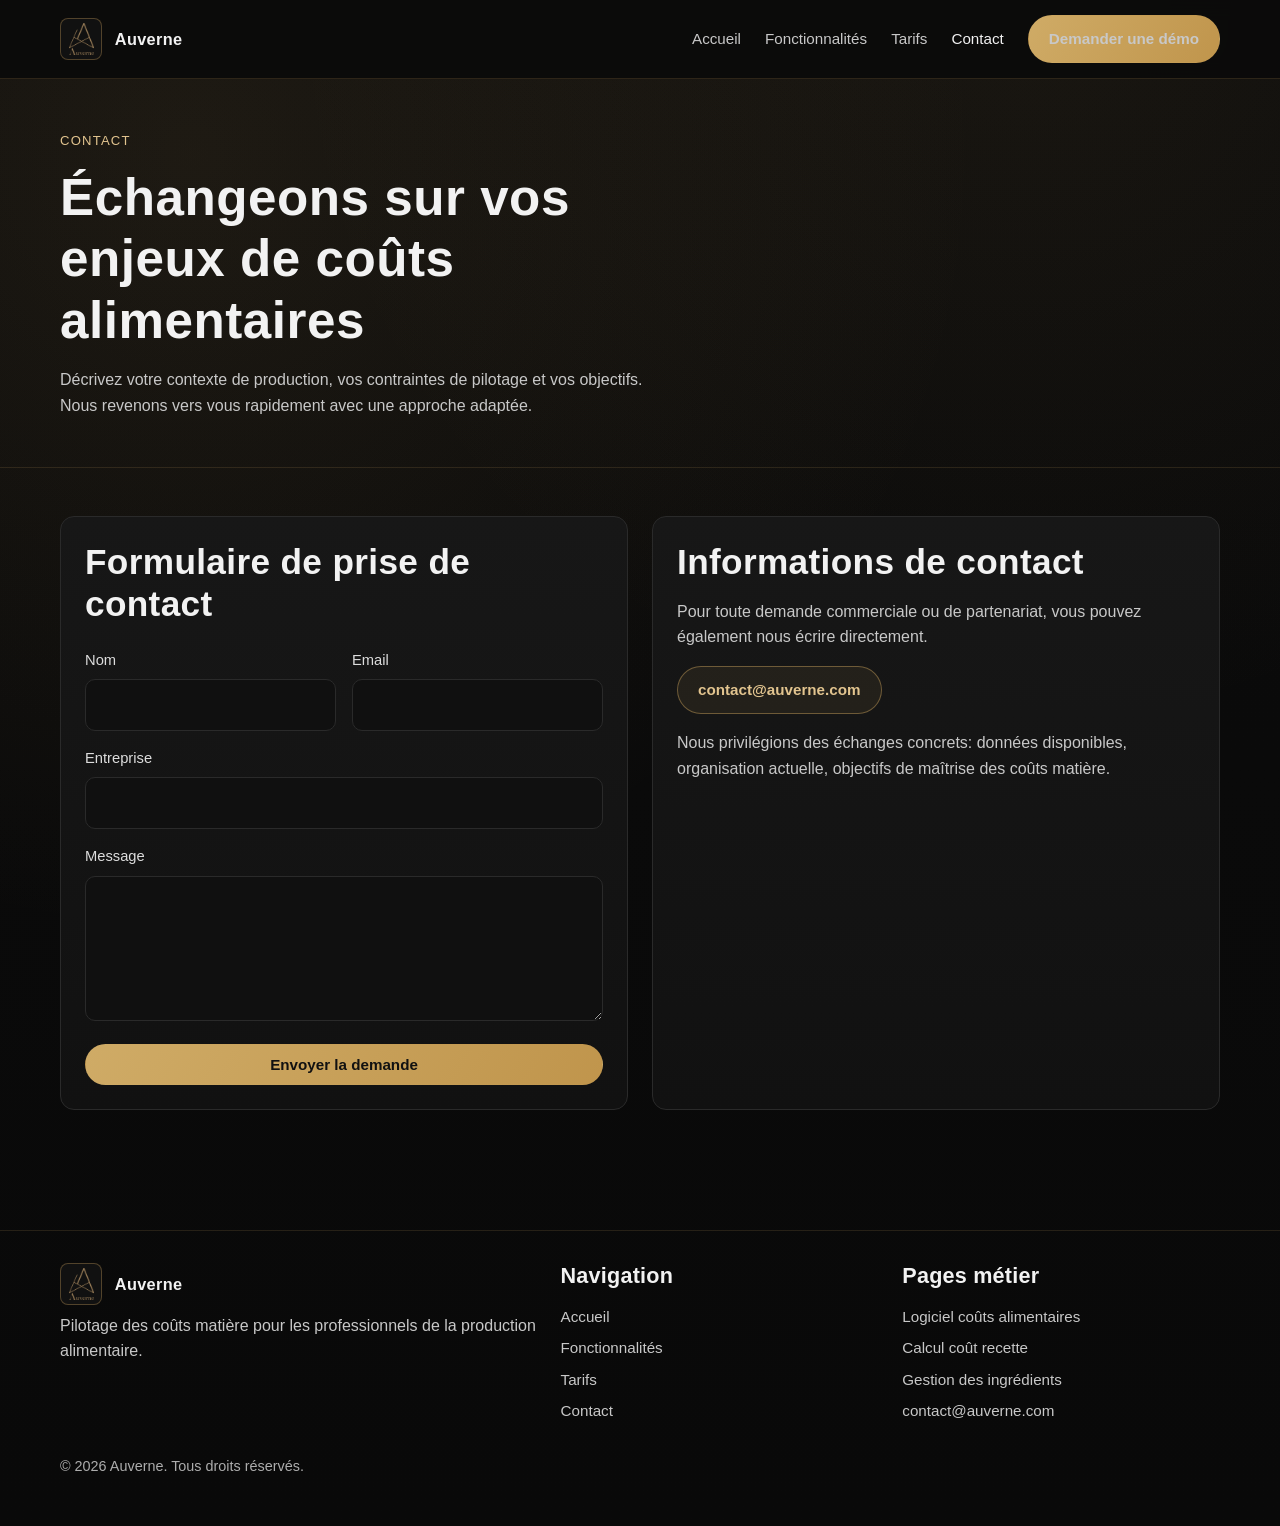
==== contact.html @ d5bfd9de "site complte v1" ====
<!DOCTYPE html>
<html lang="fr">
<head>
  <meta charset="UTF-8">
  <meta name="viewport" content="width=device-width, initial-scale=1.0">
  <title>Contact | Auverne</title>
  <meta name="description" content="Contactez Auverne pour discuter de votre pilotage des coûts alimentaires, demander une démo ou cadrer votre projet.">
  <meta name="robots" content="index, follow">
  <link rel="canonical" href="https://auverne.com/contact.html">
  <meta property="og:title" content="Contact Auverne">
  <meta property="og:description" content="Échangez avec Auverne pour structurer vos données ingrédients et fiabiliser vos coûts matière.">
  <meta property="og:type" content="website">
  <meta property="og:url" content="https://auverne.com/contact.html">
  <meta property="og:image" content="https://auverne.com/og-image.png">
  <link rel="icon" href="/favicon.ico" type="image/x-icon">
  <link rel="stylesheet" href="/assets/css/style.css">
</head>
<body>
  <header class="site-header">
    <div class="container nav-wrap">
      <a class="brand" href="/index.html" aria-label="Accueil Auverne">
        <img src="/logo-auverne.png" alt="Logo Auverne" class="brand-logo">
        <span class="brand-name">Auverne</span>
      </a>
      <button class="nav-toggle" type="button" aria-label="Ouvrir le menu" aria-expanded="false" aria-controls="site-nav" data-nav-toggle>☰</button>
      <nav id="site-nav" class="site-nav" aria-label="Navigation principale">
        <a href="/index.html">Accueil</a>
        <a href="/fonctionnalites.html">Fonctionnalités</a>
        <a href="/tarifs.html">Tarifs</a>
        <a class="active" href="/contact.html">Contact</a>
        <a class="btn btn-primary" href="/contact.html">Demander une démo</a>
      </nav>
    </div>
  </header>

  <main>
    <section class="page-hero">
      <div class="container">
        <span class="eyebrow">Contact</span>
        <h1>Échangeons sur vos enjeux de coûts alimentaires</h1>
        <p>Décrivez votre contexte de production, vos contraintes de pilotage et vos objectifs. Nous revenons vers vous rapidement avec une approche adaptée.</p>
      </div>
    </section>

    <section class="section-tight">
      <div class="container grid-2">
        <article class="card">
          <h2>Formulaire de prise de contact</h2>
          <!-- Formulaire HTML prêt pour intégration backend future (API, service email ou outil CRM). -->
          <form class="form" method="post" action="#">
            <div class="form-row">
              <div>
                <label for="nom">Nom</label>
                <input id="nom" name="nom" type="text" autocomplete="name" required>
              </div>
              <div>
                <label for="email">Email</label>
                <input id="email" name="email" type="email" autocomplete="email" required>
              </div>
            </div>
            <div>
              <label for="entreprise">Entreprise</label>
              <input id="entreprise" name="entreprise" type="text" autocomplete="organization">
            </div>
            <div>
              <label for="message">Message</label>
              <textarea id="message" name="message" required></textarea>
            </div>
            <button class="btn btn-primary" type="submit">Envoyer la demande</button>
          </form>
        </article>
        <article class="card">
          <h2>Informations de contact</h2>
          <p>Pour toute demande commerciale ou de partenariat, vous pouvez également nous écrire directement.</p>
          <p><a class="btn btn-secondary" href="mailto:contact@auverne.com">contact@auverne.com</a></p>
          <p>Nous privilégions des échanges concrets: données disponibles, organisation actuelle, objectifs de maîtrise des coûts matière.</p>
        </article>
      </div>
    </section>
  </main>

  <footer class="site-footer">
    <div class="container">
      <div class="footer-grid">
        <div>
          <a class="brand" href="/index.html"><img src="/logo-auverne.png" alt="Logo Auverne" class="brand-logo"><span class="brand-name">Auverne</span></a>
          <p>Pilotage des coûts matière pour les professionnels de la production alimentaire.</p>
        </div>
        <div class="footer-links">
          <h3>Navigation</h3>
          <a href="/index.html">Accueil</a>
          <a href="/fonctionnalites.html">Fonctionnalités</a>
          <a href="/tarifs.html">Tarifs</a>
          <a href="/contact.html">Contact</a>
        </div>
        <div class="footer-links">
          <h3>Pages métier</h3>
          <a href="/logiciel-couts-alimentaires.html">Logiciel coûts alimentaires</a>
          <a href="/calcul-cout-recette.html">Calcul coût recette</a>
          <a href="/gestion-ingredients.html">Gestion des ingrédients</a>
          <a href="mailto:contact@auverne.com">contact@auverne.com</a>
        </div>
      </div>
      <p class="copyright">© <span data-current-year></span> Auverne. Tous droits réservés.</p>
    </div>
  </footer>

  <script src="/assets/js/main.js"></script>
</body>
</html>
---- assets/css/style.css ----
:root {
  --bg: #0b0b0b;
  --bg-soft: #141414;
  --surface: #1b1b1b;
  --surface-border: #2a2a2a;
  --text: #f2f2f2;
  --text-muted: #c8c8c8;
  --gold: #caa25c;
  --gold-soft: #e2c48f;
  --danger: #ff7a7a;
  --max-width: 1160px;
  --radius: 14px;
  --radius-sm: 10px;
  --shadow: 0 12px 28px rgba(0, 0, 0, 0.35);
  --space-1: 0.5rem;
  --space-2: 0.75rem;
  --space-3: 1rem;
  --space-4: 1.5rem;
  --space-5: 2rem;
  --space-6: 3rem;
  --space-7: 4.5rem;
}

* {
  box-sizing: border-box;
}

html {
  scroll-behavior: smooth;
}

body {
  margin: 0;
  font-family: "Segoe UI", "Helvetica Neue", Helvetica, sans-serif;
  color: var(--text);
  background:
    radial-gradient(circle at 15% 10%, rgba(202, 162, 92, 0.1), transparent 45%),
    radial-gradient(circle at 80% 0%, rgba(202, 162, 92, 0.08), transparent 40%),
    linear-gradient(180deg, #0b0b0b 0%, #090909 100%);
  line-height: 1.6;
}

a {
  color: inherit;
  text-decoration: none;
}

img {
  max-width: 100%;
  height: auto;
  display: block;
}

.container {
  width: min(var(--max-width), calc(100% - 2rem));
  margin-inline: auto;
}

.section {
  padding: var(--space-7) 0;
}

.section-tight {
  padding: var(--space-6) 0;
}

.eyebrow {
  display: inline-block;
  margin-bottom: var(--space-3);
  color: var(--gold-soft);
  font-size: 0.82rem;
  letter-spacing: 0.09em;
  text-transform: uppercase;
}

h1,
h2,
h3 {
  line-height: 1.2;
  margin-top: 0;
  margin-bottom: var(--space-3);
  letter-spacing: 0.01em;
}

h1 {
  font-size: clamp(1.95rem, 4vw, 3.3rem);
  max-width: 18ch;
}

h2 {
  font-size: clamp(1.5rem, 2.8vw, 2.2rem);
}

h3 {
  font-size: clamp(1.1rem, 2vw, 1.35rem);
}

p {
  margin-top: 0;
  margin-bottom: var(--space-3);
  color: var(--text-muted);
}

ul {
  margin: 0;
  padding-left: 1.1rem;
}

li {
  margin-bottom: 0.45rem;
  color: var(--text-muted);
}

.site-header {
  position: sticky;
  top: 0;
  z-index: 20;
  backdrop-filter: blur(10px);
  background: rgba(10, 10, 10, 0.9);
  border-bottom: 1px solid rgba(202, 162, 92, 0.18);
}

.nav-wrap {
  min-height: 78px;
  display: flex;
  align-items: center;
  justify-content: space-between;
  gap: var(--space-4);
}

.brand {
  display: inline-flex;
  align-items: center;
  gap: 0.8rem;
  font-weight: 600;
  letter-spacing: 0.02em;
}

.brand-logo {
  width: 42px;
  height: 42px;
  object-fit: contain;
  border-radius: 8px;
  border: 1px solid rgba(202, 162, 92, 0.35);
  background: #111;
  padding: 4px;
}

.brand-name {
  font-size: 1.02rem;
}

.nav-toggle {
  display: none;
  border: 1px solid var(--surface-border);
  background: var(--bg-soft);
  color: var(--text);
  width: 44px;
  height: 44px;
  border-radius: 10px;
  font-size: 1.35rem;
}

.site-nav {
  display: flex;
  align-items: center;
  gap: var(--space-4);
}

.site-nav a {
  color: var(--text-muted);
  font-size: 0.95rem;
}

.site-nav a:hover,
.site-nav a:focus-visible,
.site-nav a.active {
  color: var(--text);
}

.btn {
  display: inline-flex;
  align-items: center;
  justify-content: center;
  gap: 0.5rem;
  border-radius: 999px;
  padding: 0.68rem 1.25rem;
  border: 1px solid transparent;
  font-weight: 600;
  font-size: 0.95rem;
  transition: transform 0.2s ease, background-color 0.2s ease, color 0.2s ease;
}

.btn:hover,
.btn:focus-visible {
  transform: translateY(-1px);
}

.btn-primary {
  background: linear-gradient(120deg, #cfab66 0%, #c0954c 100%);
  color: #111;
}

.btn-secondary {
  border-color: rgba(202, 162, 92, 0.45);
  color: var(--gold-soft);
  background: rgba(202, 162, 92, 0.08);
}

.btn-ghost {
  border-color: var(--surface-border);
  color: var(--text);
  background: var(--bg-soft);
}

.hero {
  padding: var(--space-7) 0 var(--space-6);
}

.hero-grid {
  display: grid;
  gap: var(--space-5);
  grid-template-columns: 1.1fr 0.9fr;
  align-items: center;
}

.hero-actions {
  display: flex;
  flex-wrap: wrap;
  gap: var(--space-3);
  margin-top: var(--space-4);
}

.hero-note {
  font-size: 0.9rem;
  color: #b9b9b9;
  margin-top: var(--space-3);
}

.dashboard {
  background: linear-gradient(180deg, #171717 0%, #101010 100%);
  border: 1px solid rgba(202, 162, 92, 0.25);
  border-radius: var(--radius);
  box-shadow: var(--shadow);
  padding: var(--space-4);
}

.dashboard-head {
  display: flex;
  align-items: center;
  justify-content: space-between;
  margin-bottom: var(--space-3);
  font-size: 0.88rem;
  color: #dbd0bb;
}

.pill {
  font-size: 0.75rem;
  padding: 0.23rem 0.55rem;
  border-radius: 999px;
  border: 1px solid rgba(202, 162, 92, 0.45);
  background: rgba(202, 162, 92, 0.08);
}

.kpi-grid {
  display: grid;
  grid-template-columns: repeat(2, minmax(0, 1fr));
  gap: var(--space-3);
}

.kpi {
  background: #111;
  border: 1px solid var(--surface-border);
  border-radius: var(--radius-sm);
  padding: var(--space-3);
}

.kpi-label {
  color: #bdbdbd;
  font-size: 0.84rem;
}

.kpi-value {
  margin-top: 0.35rem;
  font-size: 1.3rem;
  font-weight: 700;
}

.kpi-up {
  color: var(--danger);
}

.kpi-down {
  color: #b7d6a9;
}

.chart {
  margin-top: var(--space-3);
  background: #101010;
  border: 1px solid var(--surface-border);
  border-radius: var(--radius-sm);
  padding: var(--space-3);
}

.chart-bars {
  display: flex;
  align-items: flex-end;
  gap: 0.55rem;
  min-height: 116px;
}

.chart-bar {
  flex: 1;
  border-radius: 8px 8px 2px 2px;
  background: linear-gradient(180deg, #d8b77e 0%, #8f6f3e 100%);
}

.bar-1 { height: 40%; }
.bar-2 { height: 56%; }
.bar-3 { height: 63%; }
.bar-4 { height: 52%; }
.bar-5 { height: 72%; }
.bar-6 { height: 78%; }

.grid-2,
.grid-3,
.grid-4 {
  display: grid;
  gap: var(--space-4);
}

.grid-2 {
  grid-template-columns: repeat(2, minmax(0, 1fr));
}

.grid-3 {
  grid-template-columns: repeat(3, minmax(0, 1fr));
}

.grid-4 {
  grid-template-columns: repeat(4, minmax(0, 1fr));
}

.card {
  background: linear-gradient(180deg, #171717 0%, #111 100%);
  border: 1px solid var(--surface-border);
  border-radius: var(--radius);
  padding: var(--space-4);
}

.card h3 {
  margin-bottom: 0.65rem;
}

.card p:last-child,
.card ul:last-child {
  margin-bottom: 0;
}

.process-step {
  padding: var(--space-4);
  border-radius: var(--radius);
  border: 1px solid rgba(202, 162, 92, 0.3);
  background: rgba(202, 162, 92, 0.05);
}

.step-number {
  display: inline-flex;
  width: 1.9rem;
  height: 1.9rem;
  border-radius: 50%;
  align-items: center;
  justify-content: center;
  font-weight: 700;
  background: rgba(202, 162, 92, 0.2);
  color: var(--gold-soft);
  margin-bottom: 0.7rem;
}

.cta-block {
  background: linear-gradient(130deg, #1a1a1a 0%, #131313 55%, #231a0e 100%);
  border: 1px solid rgba(202, 162, 92, 0.34);
  border-radius: var(--radius);
  padding: clamp(1.5rem, 3vw, 2.5rem);
}

.page-hero {
  padding: var(--space-6) 0 var(--space-5);
  border-bottom: 1px solid rgba(202, 162, 92, 0.15);
}

.page-hero p {
  max-width: 70ch;
}

.form {
  display: grid;
  gap: var(--space-3);
  margin-top: var(--space-4);
}

.form-row {
  display: grid;
  gap: var(--space-3);
  grid-template-columns: repeat(2, minmax(0, 1fr));
}

label {
  display: block;
  margin-bottom: 0.42rem;
  color: #ddd;
  font-size: 0.92rem;
}

input,
textarea {
  width: 100%;
  border: 1px solid var(--surface-border);
  border-radius: 10px;
  background: #101010;
  color: var(--text);
  padding: 0.76rem 0.85rem;
  font: inherit;
}

input:focus-visible,
textarea:focus-visible {
  outline: 2px solid rgba(202, 162, 92, 0.5);
  outline-offset: 1px;
}

textarea {
  min-height: 145px;
  resize: vertical;
}

.site-footer {
  border-top: 1px solid rgba(202, 162, 92, 0.15);
  margin-top: var(--space-7);
  padding: var(--space-5) 0;
}

.footer-grid {
  display: grid;
  gap: var(--space-4);
  grid-template-columns: 1.2fr 0.8fr 0.8fr;
}

.footer-links a {
  display: block;
  color: var(--text-muted);
  margin-bottom: 0.45rem;
  font-size: 0.95rem;
}

.footer-links a:hover,
.footer-links a:focus-visible {
  color: var(--text);
}

.copyright {
  margin-top: var(--space-4);
  color: #adadad;
  font-size: 0.9rem;
}

@media (max-width: 980px) {
  .hero-grid,
  .grid-3,
  .grid-4,
  .footer-grid {
    grid-template-columns: 1fr 1fr;
  }

  .grid-2 {
    grid-template-columns: 1fr;
  }
}

@media (max-width: 760px) {
  .nav-toggle {
    display: inline-flex;
    align-items: center;
    justify-content: center;
  }

  .site-nav {
    position: absolute;
    inset: 78px 0 auto 0;
    display: none;
    flex-direction: column;
    align-items: stretch;
    gap: 0;
    background: #0d0d0d;
    border-bottom: 1px solid rgba(202, 162, 92, 0.22);
  }

  .site-nav.open {
    display: flex;
  }

  .site-nav a,
  .site-nav .btn {
    padding: 0.95rem 1rem;
    border-radius: 0;
    border-bottom: 1px solid #202020;
  }

  .hero,
  .section,
  .section-tight,
  .site-footer {
    padding: var(--space-5) 0;
  }

  .hero-grid,
  .grid-3,
  .grid-4,
  .footer-grid,
  .form-row {
    grid-template-columns: 1fr;
  }

  .kpi-grid {
    grid-template-columns: 1fr;
  }
}
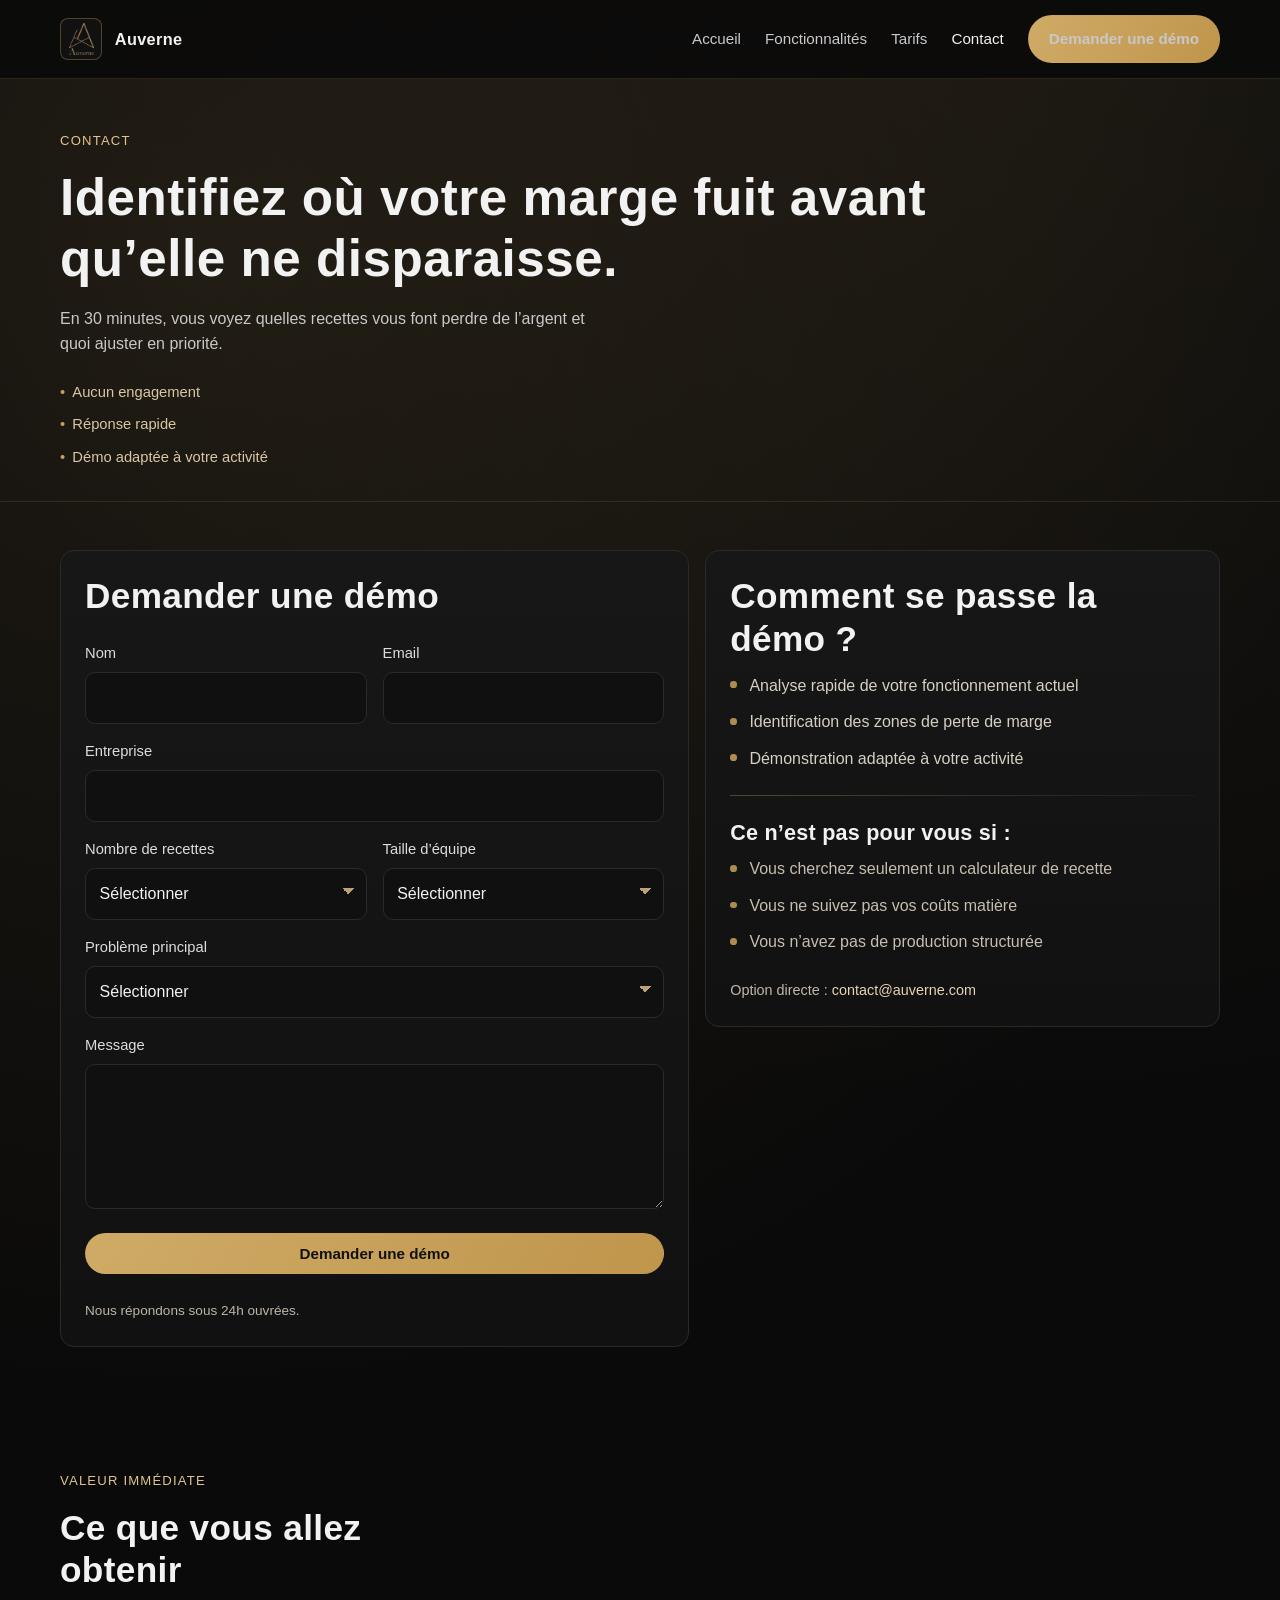
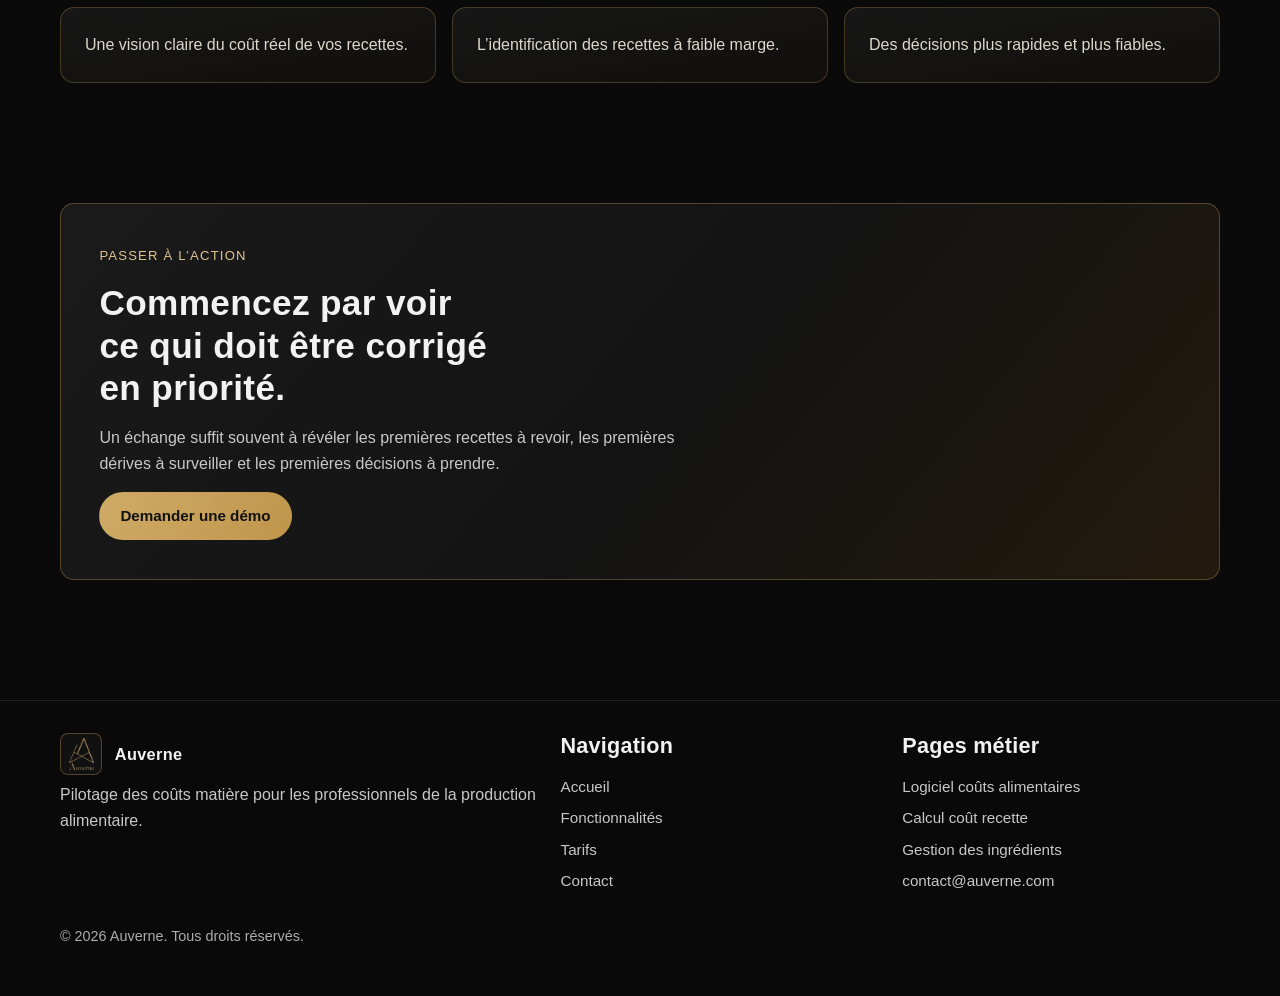
==== commit 8844d5d5: "contact page" ====
--- a/contact.html
+++ b/contact.html
@@ -11,7 +11,7 @@
   <meta property="og:description" content="Échangez avec Auverne pour structurer vos données ingrédients et fiabiliser vos coûts matière.">
   <meta property="og:type" content="website">
   <meta property="og:url" content="https://auverne.com/contact.html">
-  <meta property="og:image" content="https://auverne.com/og-image.png">
+  <meta property="og:image" content="https://auverne.com/assets/img/og-image.png">
   <link rel="icon" href="/favicon.ico" type="image/x-icon">
   <link rel="stylesheet" href="/assets/css/style.css">
 </head>
@@ -19,7 +19,7 @@
   <header class="site-header">
     <div class="container nav-wrap">
       <a class="brand" href="/index.html" aria-label="Accueil Auverne">
-        <img src="/logo-auverne.png" alt="Logo Auverne" class="brand-logo">
+        <img src="/assets/img/logo-auverne.png" alt="Logo Auverne" class="brand-logo">
         <span class="brand-name">Auverne</span>
       </a>
       <button class="nav-toggle" type="button" aria-label="Ouvrir le menu" aria-expanded="false" aria-controls="site-nav" data-nav-toggle>☰</button>
@@ -34,19 +34,23 @@
   </header>
 
   <main>
-    <section class="page-hero">
+    <section class="page-hero contact-hero">
       <div class="container">
         <span class="eyebrow">Contact</span>
-        <h1>Échangeons sur vos enjeux de coûts alimentaires</h1>
-        <p>Décrivez votre contexte de production, vos contraintes de pilotage et vos objectifs. Nous revenons vers vous rapidement avec une approche adaptée.</p>
+        <h1>Identifiez où votre marge fuit avant qu’elle ne disparaisse.</h1>
+        <p>En 30 minutes, vous voyez quelles recettes vous font perdre de l’argent et quoi ajuster en priorité.</p>
+        <ul class="contact-meta">
+          <li>Aucun engagement</li>
+          <li>Réponse rapide</li>
+          <li>Démo adaptée à votre activité</li>
+        </ul>
       </div>
     </section>
 
-    <section class="section-tight">
-      <div class="container grid-2">
-        <article class="card">
-          <h2>Formulaire de prise de contact</h2>
-          <!-- Formulaire HTML prêt pour intégration backend future (API, service email ou outil CRM). -->
+    <section class="section-tight contact-qualify">
+      <div class="container contact-qualify-grid">
+        <article class="card contact-form-card">
+          <h2>Demander une démo</h2>
           <form class="form" method="post" action="#">
             <div class="form-row">
               <div>
@@ -60,20 +64,93 @@
             </div>
             <div>
               <label for="entreprise">Entreprise</label>
-              <input id="entreprise" name="entreprise" type="text" autocomplete="organization">
+              <input id="entreprise" name="entreprise" type="text" autocomplete="organization" required>
+            </div>
+            <div class="form-row">
+              <div>
+                <label for="recettes">Nombre de recettes</label>
+                <select id="recettes" name="recettes" required>
+                  <option value="">Sélectionner</option>
+                  <option>Moins de 50</option>
+                  <option>50 à 200</option>
+                  <option>200+</option>
+                </select>
+              </div>
+              <div>
+                <label for="equipe">Taille d’équipe</label>
+                <select id="equipe" name="equipe" required>
+                  <option value="">Sélectionner</option>
+                  <option>1 à 5</option>
+                  <option>5 à 20</option>
+                  <option>20+</option>
+                </select>
+              </div>
+            </div>
+            <div>
+              <label for="probleme">Problème principal</label>
+              <select id="probleme" name="probleme" required>
+                <option value="">Sélectionner</option>
+                <option>Je ne connais pas mes coûts réels</option>
+                <option>Mes marges sont instables</option>
+                <option>J’utilise Excel mais ce n’est pas fiable</option>
+                <option>Je veux structurer mon pilotage</option>
+              </select>
             </div>
             <div>
               <label for="message">Message</label>
               <textarea id="message" name="message" required></textarea>
             </div>
-            <button class="btn btn-primary" type="submit">Envoyer la demande</button>
+            <button class="btn btn-primary" type="submit">Demander une démo</button>
+            <p class="contact-form-note">Nous répondons sous 24h ouvrées.</p>
           </form>
         </article>
-        <article class="card">
-          <h2>Informations de contact</h2>
-          <p>Pour toute demande commerciale ou de partenariat, vous pouvez également nous écrire directement.</p>
-          <p><a class="btn btn-secondary" href="mailto:contact@auverne.com">contact@auverne.com</a></p>
-          <p>Nous privilégions des échanges concrets: données disponibles, organisation actuelle, objectifs de maîtrise des coûts matière.</p>
+
+        <article class="card contact-reassure-card">
+          <h2>Comment se passe la démo ?</h2>
+          <ul class="contact-list">
+            <li>Analyse rapide de votre fonctionnement actuel</li>
+            <li>Identification des zones de perte de marge</li>
+            <li>Démonstration adaptée à votre activité</li>
+          </ul>
+
+          <div class="contact-divider"></div>
+
+          <h3>Ce n’est pas pour vous si :</h3>
+          <ul class="contact-list contact-list-muted">
+            <li>Vous cherchez seulement un calculateur de recette</li>
+            <li>Vous ne suivez pas vos coûts matière</li>
+            <li>Vous n’avez pas de production structurée</li>
+          </ul>
+          <p class="contact-email-note">Option directe : <a href="mailto:contact@auverne.com">contact@auverne.com</a></p>
+        </article>
+      </div>
+    </section>
+
+    <section class="section contact-outcomes">
+      <div class="container">
+        <span class="eyebrow">Valeur immédiate</span>
+        <h2>Ce que vous allez obtenir</h2>
+        <div class="contact-outcomes-grid">
+          <article class="card contact-outcome-card">
+            <p>Une vision claire du coût réel de vos recettes.</p>
+          </article>
+          <article class="card contact-outcome-card">
+            <p>L’identification des recettes à faible marge.</p>
+          </article>
+          <article class="card contact-outcome-card">
+            <p>Des décisions plus rapides et plus fiables.</p>
+          </article>
+        </div>
+      </div>
+    </section>
+
+    <section class="section-tight contact-final">
+      <div class="container">
+        <article class="cta-block contact-final-cta">
+          <span class="eyebrow">Passer à l’action</span>
+          <h2>Commencez par voir ce qui doit être corrigé en priorité.</h2>
+          <p>Un échange suffit souvent à révéler les premières recettes à revoir, les premières dérives à surveiller et les premières décisions à prendre.</p>
+          <a class="btn btn-primary" href="/contact.html">Demander une démo</a>
         </article>
       </div>
     </section>
@@ -83,7 +160,7 @@
     <div class="container">
       <div class="footer-grid">
         <div>
-          <a class="brand" href="/index.html"><img src="/logo-auverne.png" alt="Logo Auverne" class="brand-logo"><span class="brand-name">Auverne</span></a>
+          <a class="brand" href="/index.html"><img src="/assets/img/logo-auverne.png" alt="Logo Auverne" class="brand-logo"><span class="brand-name">Auverne</span></a>
           <p>Pilotage des coûts matière pour les professionnels de la production alimentaire.</p>
         </div>
         <div class="footer-links">
@@ -95,9 +172,9 @@
         </div>
         <div class="footer-links">
           <h3>Pages métier</h3>
-          <a href="/logiciel-couts-alimentaires.html">Logiciel coûts alimentaires</a>
-          <a href="/calcul-cout-recette.html">Calcul coût recette</a>
-          <a href="/gestion-ingredients.html">Gestion des ingrédients</a>
+          <a href="/pages/logiciel-couts-alimentaires.html">Logiciel coûts alimentaires</a>
+          <a href="/pages/calcul-cout-recette.html">Calcul coût recette</a>
+          <a href="/pages/gestion-ingredients.html">Gestion des ingrédients</a>
           <a href="mailto:contact@auverne.com">contact@auverne.com</a>
         </div>
       </div>
--- a/assets/css/style.css
+++ b/assets/css/style.css
@@ -384,6 +384,476 @@
   padding: clamp(1.5rem, 3vw, 2.5rem);
 }
 
+.landing-section h2 {
+  max-width: 24ch;
+}
+
+.landing-hero {
+  padding-top: clamp(3.1rem, 8vw, 6.2rem);
+}
+
+.landing-hero-grid {
+  display: grid;
+  gap: var(--space-5);
+}
+
+.landing-copy h1 {
+  max-width: 16ch;
+  margin-bottom: 0.8rem;
+}
+
+.landing-copy p {
+  max-width: 52ch;
+}
+
+.landing-lead {
+  margin-bottom: var(--space-4);
+  max-width: 70ch;
+  color: #d8d0c3;
+}
+
+.landing-panel {
+  background: linear-gradient(165deg, #1b1b1b 0%, #141414 55%, #221c14 100%);
+  border: 1px solid rgba(202, 162, 92, 0.36);
+  border-radius: var(--radius);
+  padding: var(--space-4);
+  box-shadow: var(--shadow);
+}
+
+.landing-panel-label {
+  font-size: 0.82rem;
+  text-transform: uppercase;
+  letter-spacing: 0.08em;
+  color: #ddcba8;
+  margin-bottom: 0.9rem;
+}
+
+.landing-signal-list {
+  display: grid;
+  gap: 0.8rem;
+}
+
+.landing-signal-item {
+  background: rgba(0, 0, 0, 0.28);
+  border: 1px solid rgba(202, 162, 92, 0.2);
+  border-radius: var(--radius-sm);
+  padding: 0.8rem 0.9rem;
+}
+
+.landing-signal-title {
+  margin: 0;
+  color: #f0e6d4;
+  font-size: 0.98rem;
+  font-weight: 600;
+}
+
+.landing-signal-text {
+  margin: 0.25rem 0 0;
+  color: #c7c1b6;
+  font-size: 0.9rem;
+}
+
+.landing-panel-foot {
+  font-size: 0.9rem;
+  margin-top: 0.95rem;
+  margin-bottom: 0;
+  color: #dfd7c8;
+}
+
+.landing-problem-grid,
+.landing-compare,
+.landing-results-grid,
+.landing-steps {
+  display: grid;
+  gap: var(--space-3);
+}
+
+.landing-problem-card,
+.landing-compare-card,
+.landing-result-card,
+.landing-audience-card {
+  padding: var(--space-4);
+}
+
+.landing-problem-state h3 {
+  margin-bottom: 0.8rem;
+}
+
+.landing-list {
+  list-style: none;
+  padding: 0;
+  margin: 0;
+  display: grid;
+  gap: 0.7rem;
+}
+
+.landing-list li {
+  margin: 0;
+  color: #d0d0d0;
+  position: relative;
+  padding-left: 1.2rem;
+}
+
+.landing-list li::before {
+  content: "";
+  position: absolute;
+  left: 0;
+  top: 0.55em;
+  width: 0.42rem;
+  height: 0.42rem;
+  border-radius: 50%;
+  background: rgba(202, 162, 92, 0.85);
+}
+
+.landing-step {
+  border-color: rgba(202, 162, 92, 0.28);
+  background: linear-gradient(180deg, rgba(202, 162, 92, 0.1), rgba(15, 15, 15, 0.7));
+}
+
+.landing-step .step-number {
+  width: 2.1rem;
+  height: 2.1rem;
+  background: linear-gradient(160deg, rgba(202, 162, 92, 0.34), rgba(202, 162, 92, 0.14));
+  border: 1px solid rgba(202, 162, 92, 0.44);
+  box-shadow: inset 0 0 0 1px rgba(0, 0, 0, 0.22);
+}
+
+.landing-compare-card h3 {
+  margin-bottom: 0.9rem;
+}
+
+.landing-compare-highlight {
+  border-color: rgba(202, 162, 92, 0.46);
+  box-shadow: 0 10px 24px rgba(0, 0, 0, 0.33);
+}
+
+.landing-mid-cta {
+  margin-top: var(--space-4);
+}
+
+.landing-contrast-line {
+  margin-top: var(--space-4);
+  margin-bottom: 0;
+  color: #ddd3c0;
+  font-weight: 500;
+  max-width: 70ch;
+}
+
+.landing-result-card p,
+.landing-audience-card p {
+  color: #dfdfdf;
+}
+
+.landing-result-card {
+  border-color: rgba(202, 162, 92, 0.26);
+  background: linear-gradient(180deg, #161616 0%, #101010 100%);
+}
+
+.landing-result-card h3 {
+  margin-bottom: 0.65rem;
+  font-size: clamp(1.05rem, 1.7vw, 1.23rem);
+}
+
+.landing-result-card p {
+  margin: 0;
+  color: #cec6b8;
+}
+
+.landing-result-strong {
+  border-color: rgba(202, 162, 92, 0.44);
+  background: linear-gradient(160deg, #1a1a1a 0%, #18140e 100%);
+}
+
+.landing-audience-list {
+  margin-top: var(--space-4);
+}
+
+.landing-final-cta {
+  padding: clamp(1.7rem, 4vw, 2.8rem);
+}
+
+.landing-final-cta h2 {
+  max-width: 20ch;
+}
+
+.landing-final-cta p {
+  max-width: 58ch;
+}
+
+.landing-problem .container,
+.landing-results .container {
+  position: relative;
+}
+
+.landing-problem .container::before,
+.landing-results .container::before {
+  content: "";
+  position: absolute;
+  inset: -1rem -0.6rem;
+  border-radius: calc(var(--radius) + 6px);
+  background: linear-gradient(180deg, rgba(202, 162, 92, 0.05), rgba(202, 162, 92, 0.01));
+  border: 1px solid rgba(202, 162, 92, 0.13);
+  z-index: -1;
+}
+
+.pricing-hero {
+  padding: clamp(2.4rem, 4vw, 3.2rem) 0 clamp(2rem, 4vw, 2.8rem);
+}
+
+.pricing-hero .container {
+  width: min(1180px, calc(100% - 2rem));
+  margin-inline: auto;
+}
+
+.page-hero.pricing-hero h1,
+.pricing-hero h1 {
+  max-width: 24ch;
+  margin-bottom: 0.85rem;
+}
+
+.pricing-hero p {
+  max-width: 62ch;
+}
+
+.pricing-note {
+  max-width: 58ch;
+}
+
+@media (min-width: 1040px) {
+  .pricing-hero .container {
+    width: min(1240px, calc(100% - 3rem));
+  }
+
+  .page-hero.pricing-hero h1,
+  .pricing-hero h1 {
+    max-width: 24ch;
+    font-size: clamp(3rem, 5.1vw, 4.3rem);
+    line-height: 0.98;
+  }
+
+  .pricing-hero p {
+    max-width: 60ch;
+  }
+
+  .pricing-note {
+    max-width: 56ch;
+  }
+}
+
+.pricing-section h2 {
+  max-width: 24ch;
+}
+
+.pricing-billing {
+  display: inline-flex;
+  align-items: center;
+  gap: 0.45rem;
+  margin-bottom: var(--space-4);
+  padding: 0.33rem;
+  border: 1px solid rgba(202, 162, 92, 0.26);
+  border-radius: 999px;
+  background: rgba(14, 14, 14, 0.85);
+}
+
+.pricing-billing-btn {
+  border: 0;
+  border-radius: 999px;
+  padding: 0.42rem 0.92rem;
+  background: transparent;
+  color: #d2d2d2;
+  font: inherit;
+  font-size: 0.9rem;
+  font-weight: 600;
+  cursor: pointer;
+}
+
+.pricing-billing-btn.is-active {
+  color: #111;
+  background: linear-gradient(120deg, #cfab66 0%, #c0954c 100%);
+  box-shadow: 0 6px 14px rgba(202, 162, 92, 0.32);
+  transform: translateY(-1px);
+}
+
+.pricing-billing-save {
+  color: #e8d4b0;
+  font-size: 0.8rem;
+  letter-spacing: 0.03em;
+  padding-inline: 0.35rem 0.7rem;
+}
+
+.pricing-grid,
+.pricing-choose-grid {
+  display: grid;
+  gap: var(--space-3);
+}
+
+.pricing-card {
+  position: relative;
+  display: flex;
+  flex-direction: column;
+  padding: var(--space-4);
+  min-height: 100%;
+}
+
+.pricing-code {
+  margin-bottom: 0.45rem;
+  font-size: 0.74rem;
+  text-transform: uppercase;
+  letter-spacing: 0.1em;
+  color: #d4bf96;
+}
+
+.pricing-card h2 {
+  margin-bottom: 0.45rem;
+  font-size: clamp(1.35rem, 2vw, 1.68rem);
+}
+
+.pricing-tagline {
+  margin-bottom: 0.6rem;
+  color: #e7dbc7;
+  font-weight: 600;
+}
+
+.pricing-stage {
+  margin-bottom: var(--space-3);
+  font-size: 0.78rem;
+  text-transform: uppercase;
+  letter-spacing: 0.07em;
+  color: #dcc69f;
+}
+
+.pricing-price {
+  margin-bottom: var(--space-3);
+  padding-bottom: var(--space-3);
+  border-bottom: 1px solid rgba(202, 162, 92, 0.18);
+}
+
+.pricing-amount {
+  margin: 0;
+  color: #f4ede0;
+  font-size: clamp(1.8rem, 4vw, 2.25rem);
+  font-weight: 700;
+  line-height: 1.05;
+  letter-spacing: -0.01em;
+}
+
+.pricing-currency,
+.pricing-period {
+  color: #d8ccb7;
+  font-size: 0.95rem;
+  font-weight: 600;
+  letter-spacing: 0;
+}
+
+.pricing-billing-note {
+  margin: 0.35rem 0 0;
+  color: #b8b2a7;
+  font-size: 0.83rem;
+}
+
+.pricing-price-enterprise .pricing-amount {
+  font-size: clamp(1.5rem, 3vw, 1.9rem);
+}
+
+.pricing-fit,
+.pricing-benefit {
+  margin-bottom: 0.75rem;
+  color: #cfc8ba;
+  font-size: 0.95rem;
+}
+
+.pricing-list {
+  list-style: none;
+  margin: var(--space-3) 0 0;
+  padding: 0;
+  display: grid;
+  gap: 0.62rem;
+}
+
+.pricing-list li {
+  margin: 0;
+  color: #dadada;
+  position: relative;
+  padding-left: 1.2rem;
+}
+
+.pricing-list li::before {
+  content: "";
+  position: absolute;
+  left: 0;
+  top: 0.55em;
+  width: 0.42rem;
+  height: 0.42rem;
+  border-radius: 50%;
+  background: rgba(202, 162, 92, 0.85);
+}
+
+.pricing-card-cta {
+  margin-top: var(--space-4);
+  align-self: flex-start;
+}
+
+.pricing-card-featured {
+  border-color: rgba(202, 162, 92, 0.48);
+  background: linear-gradient(165deg, #1c1a17 0%, #18130d 100%);
+  box-shadow: 0 22px 42px rgba(0, 0, 0, 0.45);
+}
+
+.pricing-card-featured .pricing-amount {
+  color: #fbf1de;
+}
+
+.pricing-badge {
+  position: absolute;
+  top: 1rem;
+  right: 1rem;
+  margin: 0;
+  padding: 0.23rem 0.62rem;
+  font-size: 0.72rem;
+  letter-spacing: 0.06em;
+  text-transform: uppercase;
+  border-radius: 999px;
+  border: 1px solid rgba(202, 162, 92, 0.45);
+  color: #efd8ab;
+  background: rgba(202, 162, 92, 0.1);
+}
+
+.pricing-choose-card {
+  background: linear-gradient(180deg, #181818 0%, #111 100%);
+}
+
+.pricing-choose-card h3 {
+  margin-bottom: 0.6rem;
+}
+
+.pricing-choose-card p {
+  margin: 0;
+}
+
+.pricing-choose-card-featured {
+  border-color: rgba(202, 162, 92, 0.44);
+  background: linear-gradient(170deg, #1a1a1a 0%, #18130d 100%);
+  box-shadow: 0 10px 24px rgba(0, 0, 0, 0.3);
+}
+
+.pricing-excel-card {
+  max-width: 84ch;
+  border-color: rgba(202, 162, 92, 0.26);
+  background: linear-gradient(170deg, #171717 0%, #110f0c 100%);
+}
+
+.pricing-excel-card p:last-child {
+  margin-bottom: 0;
+}
+
+.pricing-final-cta h2 {
+  max-width: 20ch;
+}
+
+.pricing-final-cta p {
+  max-width: 58ch;
+}
+
 .page-hero {
   padding: var(--space-6) 0 var(--space-5);
   border-bottom: 1px solid rgba(202, 162, 92, 0.15);
@@ -413,6 +883,7 @@
 }
 
 input,
+select,
 textarea {
   width: 100%;
   border: 1px solid var(--surface-border);
@@ -424,6 +895,7 @@
 }
 
 input:focus-visible,
+select:focus-visible,
 textarea:focus-visible {
   outline: 2px solid rgba(202, 162, 92, 0.5);
   outline-offset: 1px;
@@ -432,6 +904,133 @@
 textarea {
   min-height: 145px;
   resize: vertical;
+}
+
+select {
+  appearance: none;
+  background-image:
+    linear-gradient(45deg, transparent 50%, #bda276 50%),
+    linear-gradient(135deg, #bda276 50%, transparent 50%);
+  background-position:
+    calc(100% - 18px) calc(50% - 3px),
+    calc(100% - 12px) calc(50% - 3px);
+  background-size: 6px 6px, 6px 6px;
+  background-repeat: no-repeat;
+  padding-right: 2.2rem;
+}
+
+.contact-hero h1 {
+  max-width: 34ch;
+}
+
+.contact-hero p {
+  max-width: 60ch;
+}
+
+.contact-meta {
+  list-style: none;
+  padding: 0;
+  margin: var(--space-4) 0 0;
+  display: grid;
+  gap: 0.55rem;
+}
+
+.contact-meta li {
+  margin: 0;
+  color: #d9c7a4;
+  font-size: 0.92rem;
+}
+
+.contact-meta li::before {
+  content: "•";
+  margin-right: 0.45rem;
+  color: var(--gold);
+}
+
+.contact-qualify-grid,
+.contact-outcomes-grid {
+  display: grid;
+  gap: var(--space-3);
+}
+
+.contact-form-card h2,
+.contact-reassure-card h2 {
+  margin-bottom: 0.8rem;
+}
+
+.contact-form-note {
+  margin: 0.65rem 0 0;
+  font-size: 0.85rem;
+  color: #bcb5a8;
+}
+
+.contact-list {
+  list-style: none;
+  padding: 0;
+  margin: 0;
+  display: grid;
+  gap: 0.68rem;
+}
+
+.contact-list li {
+  margin: 0;
+  color: #d6d0c3;
+  position: relative;
+  padding-left: 1.2rem;
+}
+
+.contact-list li::before {
+  content: "";
+  position: absolute;
+  left: 0;
+  top: 0.55em;
+  width: 0.42rem;
+  height: 0.42rem;
+  border-radius: 50%;
+  background: rgba(202, 162, 92, 0.85);
+}
+
+.contact-list-muted li {
+  color: #c7bdb0;
+}
+
+.contact-divider {
+  height: 1px;
+  margin: var(--space-4) 0;
+  background: linear-gradient(90deg, rgba(202, 162, 92, 0.35), rgba(202, 162, 92, 0.05));
+}
+
+.contact-email-note {
+  margin-top: var(--space-4);
+  margin-bottom: 0;
+  font-size: 0.9rem;
+  color: #bfb7aa;
+}
+
+.contact-email-note a {
+  color: #e6d4b3;
+}
+
+.contact-outcomes h2 {
+  max-width: 18ch;
+}
+
+.contact-outcome-card {
+  border-color: rgba(202, 162, 92, 0.28);
+  background: linear-gradient(170deg, #171717 0%, #100f0d 100%);
+}
+
+.contact-outcome-card p {
+  margin: 0;
+  color: #ded7cb;
+}
+
+.contact-final-cta h2 {
+  max-width: 20ch;
+}
+
+.contact-final-cta p {
+  max-width: 66ch;
 }
 
 .site-footer {
@@ -474,6 +1073,61 @@
 
   .grid-2 {
     grid-template-columns: 1fr;
+  }
+}
+
+@media (min-width: 780px) {
+  .landing-hero-grid {
+    grid-template-columns: 1.05fr 0.95fr;
+    align-items: center;
+    gap: var(--space-6);
+  }
+
+  .landing-problem-grid {
+    grid-template-columns: repeat(2, minmax(0, 1fr));
+  }
+
+  .landing-steps {
+    grid-template-columns: repeat(2, minmax(0, 1fr));
+  }
+
+  .landing-results-grid {
+    grid-template-columns: repeat(3, minmax(0, 1fr));
+  }
+}
+
+@media (min-width: 1040px) {
+  .landing-compare {
+    grid-template-columns: repeat(2, minmax(0, 1fr));
+    gap: var(--space-4);
+  }
+
+  .landing-result-card {
+    min-height: 205px;
+  }
+}
+
+@media (min-width: 760px) {
+  .pricing-grid {
+    grid-template-columns: repeat(3, minmax(0, 1fr));
+    align-items: stretch;
+  }
+
+  .pricing-card-featured {
+    transform: translateY(-10px);
+  }
+
+  .pricing-choose-grid {
+    grid-template-columns: repeat(3, minmax(0, 1fr));
+  }
+
+  .contact-qualify-grid {
+    grid-template-columns: 1.1fr 0.9fr;
+    align-items: start;
+  }
+
+  .contact-outcomes-grid {
+    grid-template-columns: repeat(3, minmax(0, 1fr));
   }
 }
 
@@ -513,6 +1167,39 @@
     padding: var(--space-5) 0;
   }
 
+  .landing-problem .container::before,
+  .landing-results .container::before {
+    inset: -0.7rem -0.35rem;
+  }
+
+  .pricing-badge {
+    position: static;
+    margin-bottom: 0.65rem;
+    align-self: flex-start;
+  }
+
+  .pricing-card-featured {
+    transform: none;
+  }
+
+  .pricing-billing {
+    width: 100%;
+    justify-content: center;
+    flex-wrap: wrap;
+    border-radius: 16px;
+    padding: 0.5rem;
+  }
+
+  .pricing-billing-save {
+    width: 100%;
+    text-align: center;
+    padding: 0.2rem 0;
+  }
+
+  .pricing-note {
+    max-width: 100%;
+  }
+
   .hero-grid,
   .grid-3,
   .grid-4,
